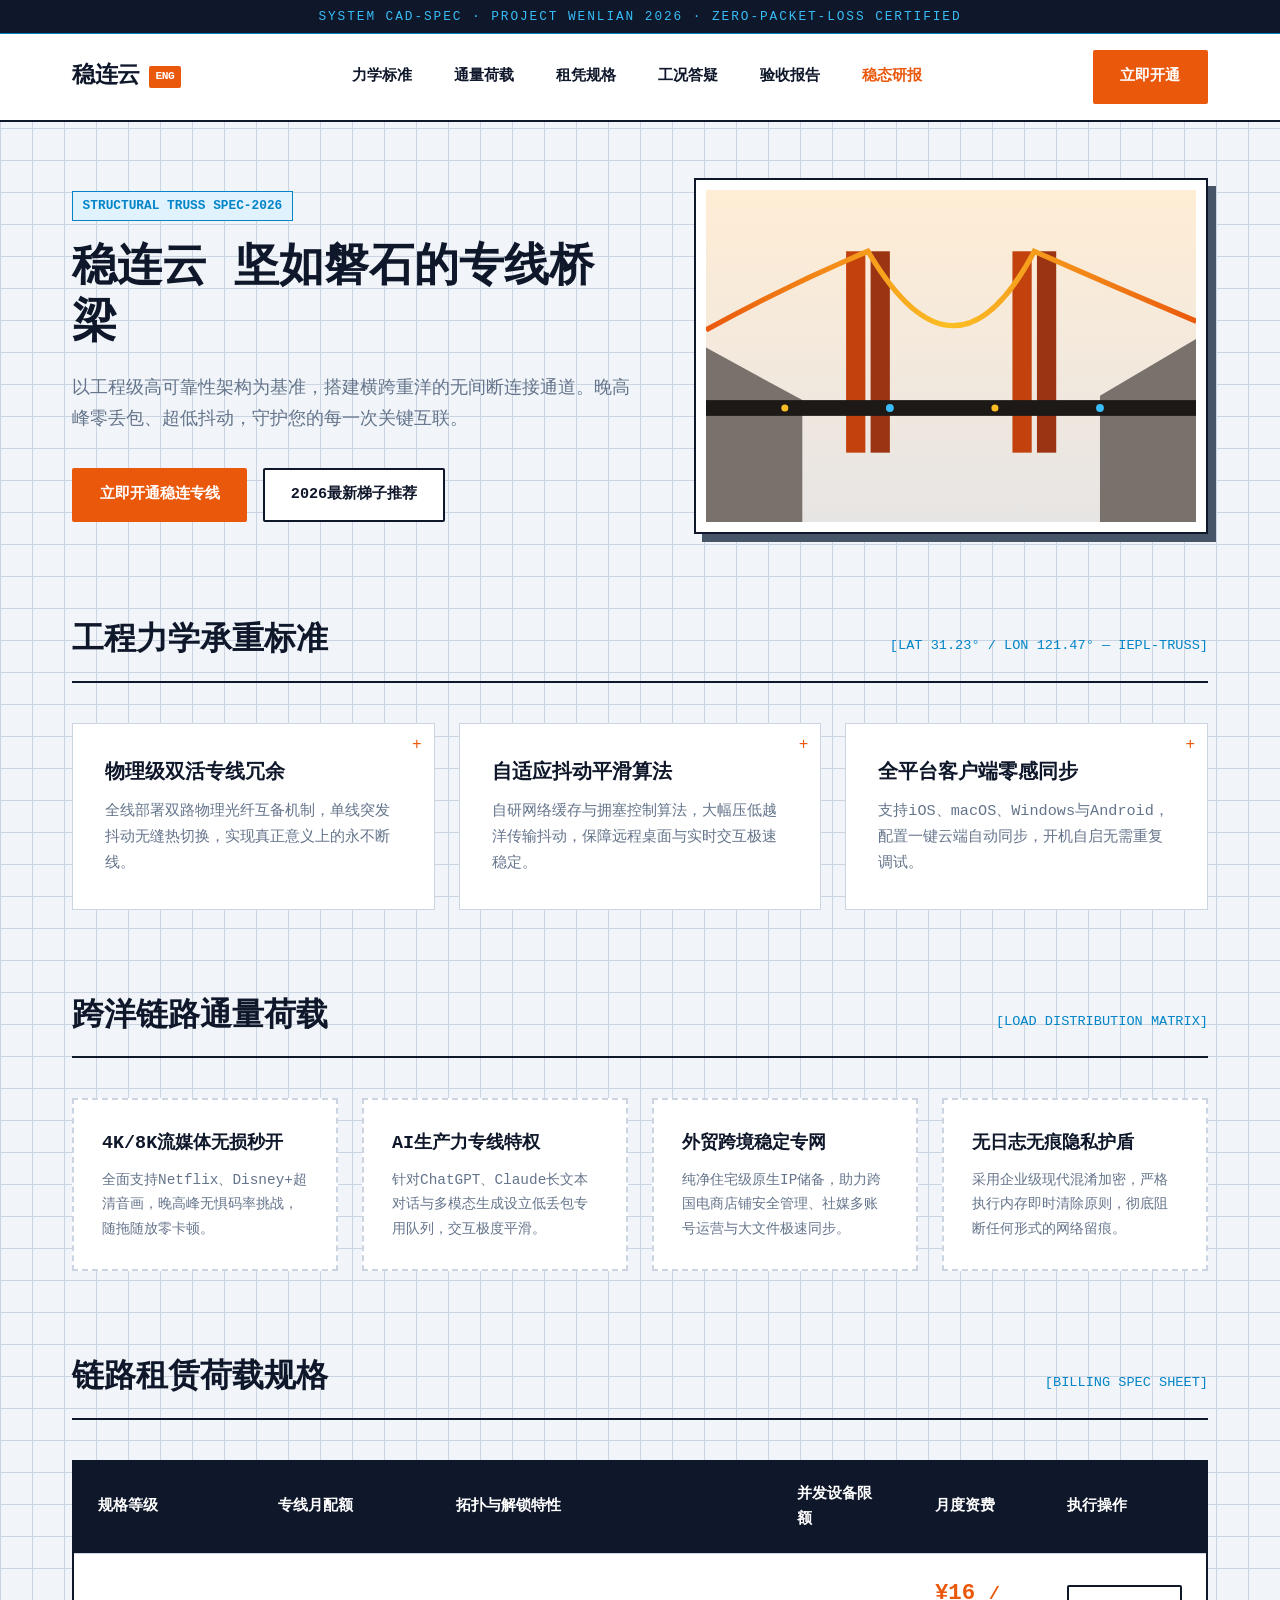
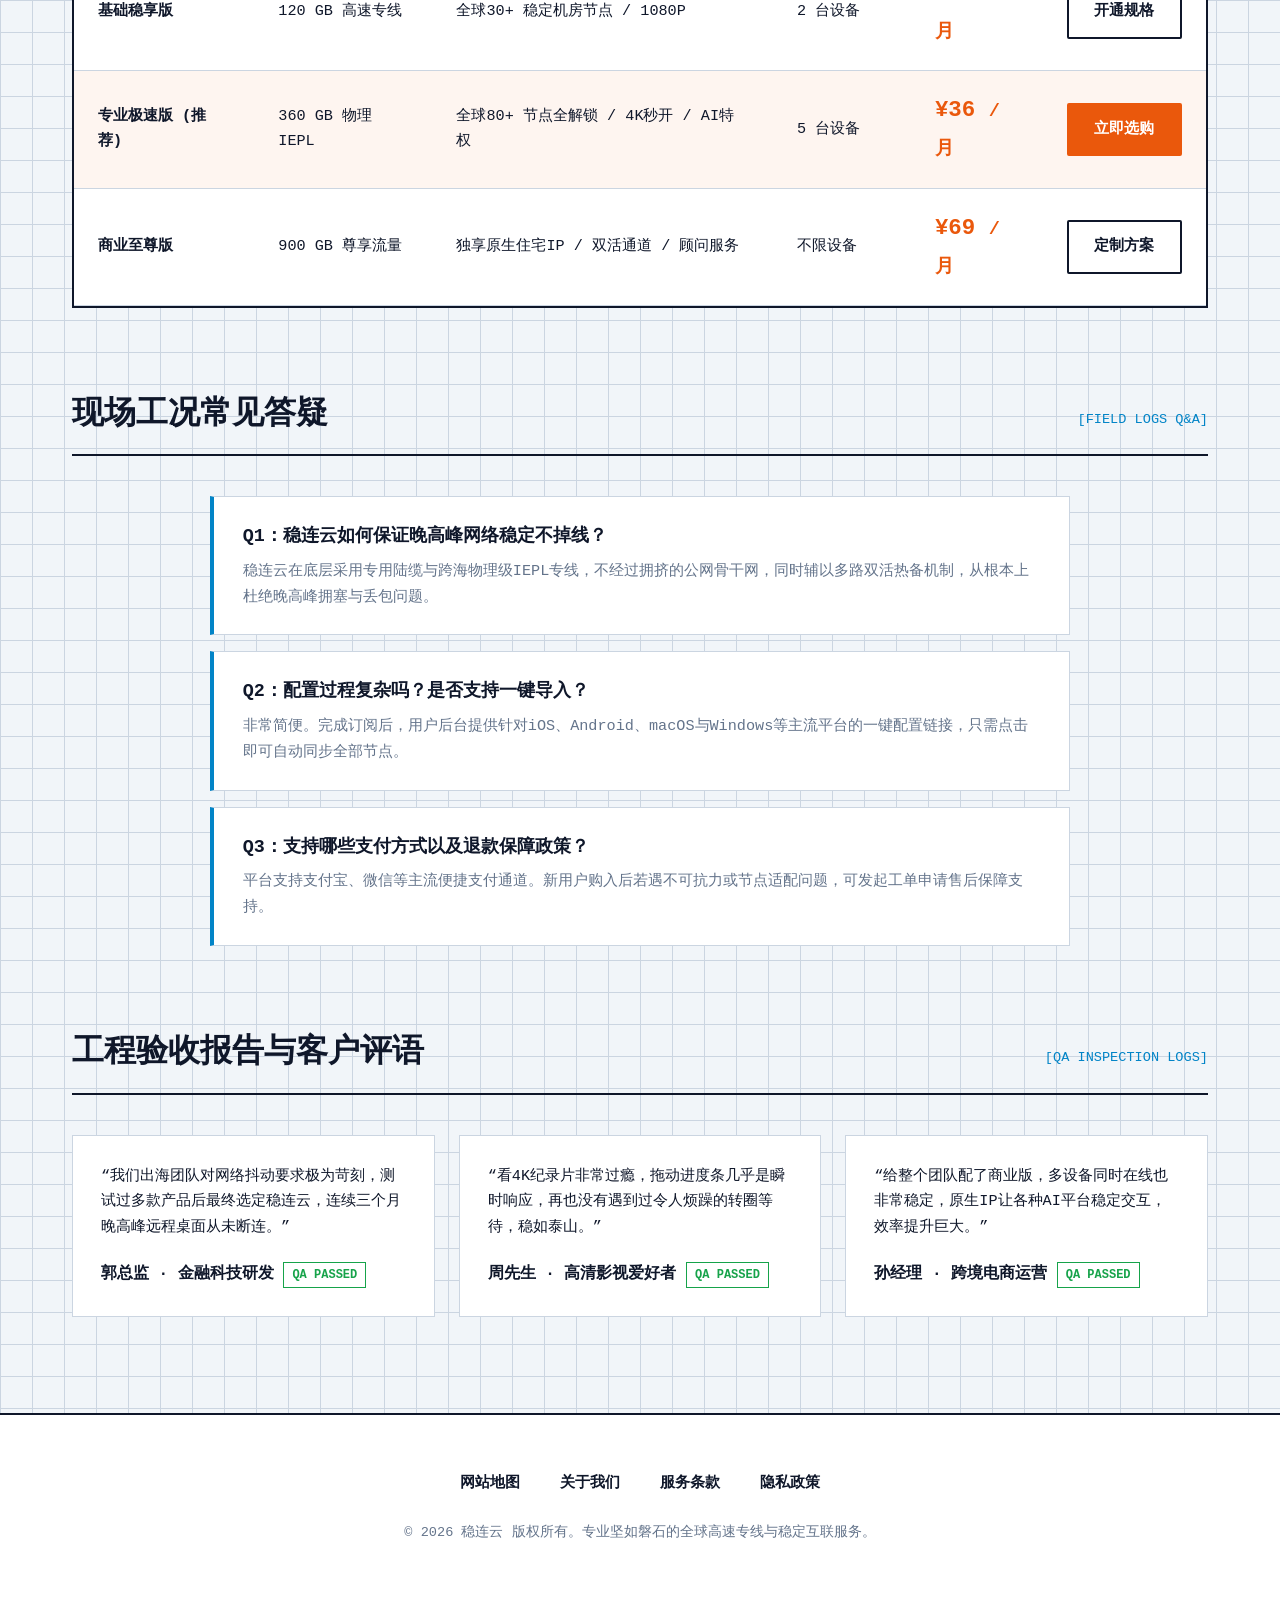
==== index.html @ 5c4e9d46 "Deploy wenliancloud.mom landing page with unique design style" ====
<!DOCTYPE html>
<html lang="zh-CN">
<head>
  <meta charset="UTF-8">
  <meta name="viewport" content="width=device-width, initial-scale=1.0">
  <title>稳连云官网 - 稳定高速IEPL专线机场推荐与网络加速服务</title>
  <meta name="description" content="稳连云专注提供高稳定性IEPL专线网络加速服务，晚高峰4K秒开不断线，BGP多线高速中转，流媒体与AI工具原生解锁，稳定靠谱机场推荐。">
  <meta name="keywords" content="稳连云,稳连云官网,网络加速,极速秒开,机场推荐,稳定专线,IEPL内网,4K秒开,流媒体解锁">
  <link rel="canonical" href="https://wenliancloud.mom/">
  <meta property="og:title" content="稳连云官网 - 稳定高速IEPL专线机场推荐">
  <meta property="og:description" content="稳连云企业级专线架构，晚高峰极速秒开，端到端高可用不掉线。">
  <meta property="og:image" content="https://wenliancloud.mom/og-preview.svg">
  <meta property="og:url" content="https://wenliancloud.mom/">
  <meta property="og:type" content="website">
  <link rel="stylesheet" href="style.css">
  <script type="application/ld+json">
  {
    "@context": "https://schema.org",
    "@type": "Product",
    "name": "稳连云",
    "brand": {
      "@type": "Brand",
      "name": "稳连云"
    },
    "description": "稳连云坚若磐石的IEPL专线网络加速服务，专为4K秒开流媒体与外贸跨境办公打造。",
    "offers": {
      "@type": "AggregateOffer",
      "priceCurrency": "CNY",
      "lowPrice": "16.00",
      "highPrice": "69.00",
      "offerCount": "3"
    }
  }
  </script>
</head>
<body>
  <div class="spec-ribbon">
    <span>SYSTEM CAD-SPEC · PROJECT WENLIAN 2026 · ZERO-PACKET-LOSS CERTIFIED</span>
  </div>

  <header class="site-header">
    <div class="nav-container">
      <a href="index.html" class="brand-logo" aria-label="稳连云首页">
        <span>稳连云</span>
        <span class="spec-badge">ENG</span>
      </a>
      <nav class="nav-links" aria-label="全站导航">
        <a href="#standards">力学标准</a>
        <a href="#modules">通量荷载</a>
        <a href="#tariffs">租凭规格</a>
        <a href="#qa">工况答疑</a>
        <a href="#reports">验收报告</a>
        <a href="anchor-insights.html" class="nav-hub-link">稳态研报</a>
      </nav>
      <div class="nav-cta">
        <a href="https://ww012.twilightaff.com/#/?code=A56DH1Af" class="btn btn-primary" rel="nofollow" target="_blank">立即开通</a>
      </div>
    </div>
  </header>

  <main>
    <section class="hero-truss">
      <div class="hero-cad-info">
        <span class="cad-tag">STRUCTURAL TRUSS SPEC-2026</span>
        <h1>稳连云 坚如磐石的专线桥梁</h1>
        <p class="blueprint-desc">以工程级高可靠性架构为基准，搭建横跨重洋的无间断连接通道。晚高峰零丢包、超低抖动，守护您的每一次关键互联。</p>
        <div class="hero-actions">
          <a href="https://ww012.twilightaff.com/#/?code=A56DH1Af" class="btn btn-primary" rel="nofollow" target="_blank">立即开通稳连专线</a>
          <a href="https://tizilab.net/paihang/" class="btn btn-secondary" target="_blank">2026最新梯子推荐</a>
        </div>
      </div>
      <div class="hero-cad-frame">
        <svg viewBox="0 0 560 380" fill="none" xmlns="http://www.w3.org/2000/svg" class="hero-illus" role="img" aria-label="稳连云跨海云端悬索桥稳定连接图">
  <defs>
    <linearGradient id="bridgeSky1" x1="0" y1="0" x2="0" y2="1"><stop offset="0%" stop-color="#FFEDD5"/><stop offset="100%" stop-color="#E7E5E4"/></linearGradient>
    <linearGradient id="cableGlow1" x1="0" y1="0" x2="1" y2="0"><stop offset="0%" stop-color="#EA580C"/><stop offset="50%" stop-color="#FBBF24"/><stop offset="100%" stop-color="#EA580C"/></linearGradient>
  </defs>
  <rect width="560" height="380" fill="url(#bridgeSky1)"/>
  <path d="M0 180 L110 240 L110 380 L0 380 Z" fill="#78716C"/>
  <path d="M560 170 L450 235 L450 380 L560 380 Z" fill="#78716C"/>
  <rect x="160" y="70" width="22" height="230" fill="#C2410C"/>
  <rect x="188" y="70" width="22" height="230" fill="#9A3412"/>
  <rect x="350" y="70" width="22" height="230" fill="#C2410C"/>
  <rect x="378" y="70" width="22" height="230" fill="#9A3412"/>
  <path d="M0 160 Q90 110 185 70 Q285 240 375 70 Q465 110 560 150" stroke="url(#cableGlow1)" stroke-width="6" fill="none"/>
  <rect x="0" y="240" width="560" height="18" fill="#1C1917"/>
  <g class="data-pulse-flow">
    <circle cx="90" cy="249" r="4" fill="#FBBF24"/>
    <circle cx="210" cy="249" r="4.5" fill="#38BDF8"/>
    <circle cx="330" cy="249" r="4" fill="#FBBF24"/>
    <circle cx="450" cy="249" r="4.5" fill="#38BDF8"/>
  </g>
</svg>
      </div>
    </section>

    <section id="standards" class="eng-section">
      <div class="eng-header">
        <h2>工程力学承重标准</h2>
        <span class="cad-code">[LAT 31.23° / LON 121.47° — IEPL-TRUSS]</span>
      </div>
      <div class="specs-grid-3">
        <div class="spec-box">
          <h3>物理级双活专线冗余</h3>
          <p>全线部署双路物理光纤互备机制，单线突发抖动无缝热切换，实现真正意义上的永不断线。</p>
        </div>
        <div class="spec-box">
          <h3>自适应抖动平滑算法</h3>
          <p>自研网络缓存与拥塞控制算法，大幅压低越洋传输抖动，保障远程桌面与实时交互极速稳定。</p>
        </div>
        <div class="spec-box">
          <h3>全平台客户端零感同步</h3>
          <p>支持iOS、macOS、Windows与Android，配置一键云端自动同步，开机自启无需重复调试。</p>
        </div>
      </div>
    </section>

    <section id="modules" class="eng-section">
      <div class="eng-header">
        <h2>跨洋链路通量荷载</h2>
        <span class="cad-code">[LOAD DISTRIBUTION MATRIX]</span>
      </div>
      <div class="modules-grid-4">
        <div class="module-card">
          <h3>4K/8K流媒体无损秒开</h3>
          <p>全面支持Netflix、Disney+超清音画，晚高峰无惧码率挑战，随拖随放零卡顿。</p>
        </div>
        <div class="module-card">
          <h3>AI生产力专线特权</h3>
          <p>针对ChatGPT、Claude长文本对话与多模态生成设立低丢包专用队列，交互极度平滑。</p>
        </div>
        <div class="module-card">
          <h3>外贸跨境稳定专网</h3>
          <p>纯净住宅级原生IP储备，助力跨国电商店铺安全管理、社媒多账号运营与大文件极速同步。</p>
        </div>
        <div class="module-card">
          <h3>无日志无痕隐私护盾</h3>
          <p>采用企业级现代混淆加密，严格执行内存即时清除原则，彻底阻断任何形式的网络留痕。</p>
        </div>
      </div>
    </section>

    <section id="tariffs" class="eng-section">
      <div class="eng-header">
        <h2>链路租赁荷载规格</h2>
        <span class="cad-code">[BILLING SPEC SHEET]</span>
      </div>
      <div class="eng-table-wrap">
        <table class="eng-table">
          <thead>
            <tr>
              <th>规格等级</th>
              <th>专线月配额</th>
              <th>拓扑与解锁特性</th>
              <th>并发设备限额</th>
              <th>月度资费</th>
              <th>执行操作</th>
            </tr>
          </thead>
          <tbody>
            <tr>
              <td><strong>基础稳享版</strong></td>
              <td>120 GB 高速专线</td>
              <td>全球30+ 稳定机房节点 / 1080P</td>
              <td>2 台设备</td>
              <td class="price">¥16 <small>/月</small></td>
              <td><a href="https://ww012.twilightaff.com/#/?code=A56DH1Af" class="btn btn-secondary" rel="nofollow" target="_blank">开通规格</a></td>
            </tr>
            <tr style="background: rgba(234, 88, 12, 0.06);">
              <td><strong>专业极速版 (推荐)</strong></td>
              <td>360 GB 物理IEPL</td>
              <td>全球80+ 节点全解锁 / 4K秒开 / AI特权</td>
              <td>5 台设备</td>
              <td class="price">¥36 <small>/月</small></td>
              <td><a href="https://ww012.twilightaff.com/#/?code=A56DH1Af" class="btn btn-primary" rel="nofollow" target="_blank">立即选购</a></td>
            </tr>
            <tr>
              <td><strong>商业至尊版</strong></td>
              <td>900 GB 尊享流量</td>
              <td>独享原生住宅IP / 双活通道 / 顾问服务</td>
              <td>不限设备</td>
              <td class="price">¥69 <small>/月</small></td>
              <td><a href="https://ww012.twilightaff.com/#/?code=A56DH1Af" class="btn btn-secondary" rel="nofollow" target="_blank">定制方案</a></td>
            </tr>
          </tbody>
        </table>
      </div>
    </section>

    <section id="qa" class="eng-section">
      <div class="eng-header">
        <h2>现场工况常见答疑</h2>
        <span class="cad-code">[FIELD LOGS Q&A]</span>
      </div>
      <div class="eng-faq-list">
        <div class="eng-faq-card">
          <h3>Q1：稳连云如何保证晚高峰网络稳定不掉线？</h3>
          <p>稳连云在底层采用专用陆缆与跨海物理级IEPL专线，不经过拥挤的公网骨干网，同时辅以多路双活热备机制，从根本上杜绝晚高峰拥塞与丢包问题。</p>
        </div>
        <div class="eng-faq-card">
          <h3>Q2：配置过程复杂吗？是否支持一键导入？</h3>
          <p>非常简便。完成订阅后，用户后台提供针对iOS、Android、macOS与Windows等主流平台的一键配置链接，只需点击即可自动同步全部节点。</p>
        </div>
        <div class="eng-faq-card">
          <h3>Q3：支持哪些支付方式以及退款保障政策？</h3>
          <p>平台支持支付宝、微信等主流便捷支付通道。新用户购入后若遇不可抗力或节点适配问题，可发起工单申请售后保障支持。</p>
        </div>
      </div>
    </section>

    <section id="reports" class="eng-section">
      <div class="eng-header">
        <h2>工程验收报告与客户评语</h2>
        <span class="cad-code">[QA INSPECTION LOGS]</span>
      </div>
      <div class="qa-grid">
        <div class="qa-card">
          <p>“我们出海团队对网络抖动要求极为苛刻，测试过多款产品后最终选定稳连云，连续三个月晚高峰远程桌面从未断连。”</p>
          <div><strong>郭总监 · 金融科技研发</strong> <span class="qa-stamp">QA PASSED</span></div>
        </div>
        <div class="qa-card">
          <p>“看4K纪录片非常过瘾，拖动进度条几乎是瞬时响应，再也没有遇到过令人烦躁的转圈等待，稳如泰山。”</p>
          <div><strong>周先生 · 高清影视爱好者</strong> <span class="qa-stamp">QA PASSED</span></div>
        </div>
        <div class="qa-card">
          <p>“给整个团队配了商业版，多设备同时在线也非常稳定，原生IP让各种AI平台稳定交互，效率提升巨大。”</p>
          <div><strong>孙经理 · 跨境电商运营</strong> <span class="qa-stamp">QA PASSED</span></div>
        </div>
      </div>
    </section>
  </main>

  <footer class="site-footer">
    <div class="footer-container">
      <div class="footer-links">
        <a href="sitemap.html">网站地图</a>
        <a href="about.html">关于我们</a>
        <a href="terms.html">服务条款</a>
        <a href="privacy.html">隐私政策</a>
      </div>
      <p class="copyright">&copy; 2026 稳连云 版权所有。专业坚如磐石的全球高速专线与稳定互联服务。</p>
    </div>
  </footer>
</body>
</html>
---- style.css ----
/* wenliancloud.mom - Engineering Blueprint & Steel Truss */
:root {
  --bg: #F1F5F9;
  --surface: #FFFFFF;
  --primary: #0F172A;
  --primary-hover: #1E293B;
  --accent-orange: #EA580C;
  --blueprint-blue: #0284C7;
  --steel: #475569;
  --text: #0F172A;
  --muted: #64748B;
  --border: #CBD5E1;
}
* { box-sizing: border-box; margin: 0; padding: 0; }
body {
  font-family: "SFMono-Regular", Consolas, "Liberation Mono", Menlo, monospace, sans-serif;
  background-color: var(--bg);
  color: var(--text);
  line-height: 1.7;
  background-image: linear-gradient(var(--border) 1px, transparent 1px), linear-gradient(90deg, var(--border) 1px, transparent 1px);
  background-size: 32px 32px;
}
a { color: var(--accent-orange); text-decoration: none; transition: all 0.2s; }
a:visited { color: var(--accent-orange); }
a:hover { color: var(--blueprint-blue); text-decoration: underline; }

.spec-ribbon {
  background: var(--primary);
  color: #38BDF8;
  font-size: 0.8rem;
  padding: 0.35rem 1.5rem;
  text-align: center;
  letter-spacing: 0.15em;
  border-bottom: 1px solid var(--blueprint-blue);
}
.site-header {
  background: rgba(255, 255, 255, 0.96);
  border-bottom: 2px solid var(--primary);
  position: sticky;
  top: 0;
  z-index: 100;
}
.nav-container {
  max-width: 1200px;
  margin: 0 auto;
  padding: 1rem 2rem;
  display: flex;
  justify-content: space-between;
  align-items: center;
  gap: 1.5rem;
}
.brand-logo {
  display: flex;
  align-items: center;
  gap: 0.6rem;
  font-size: 1.45rem;
  font-weight: 900;
  color: var(--primary);
  letter-spacing: -0.02em;
}
.spec-badge {
  background: var(--accent-orange);
  color: #FFF;
  font-size: 0.7rem;
  padding: 0.1rem 0.4rem;
  border-radius: 2px;
}
.nav-links {
  display: flex;
  align-items: center;
  gap: 1.5rem;
  flex-wrap: wrap;
}
.nav-links a {
  font-size: 0.95rem;
  color: var(--primary);
  font-weight: 700;
  padding: 0.25rem 0.5rem;
  border: 1px solid transparent;
}
.nav-links a:hover {
  border-color: var(--blueprint-blue);
  color: var(--blueprint-blue);
  text-decoration: none;
}
.nav-links .nav-hub-link { color: var(--accent-orange); }

.btn {
  display: inline-flex;
  align-items: center;
  justify-content: center;
  padding: 0.75rem 1.6rem;
  font-weight: 800;
  font-size: 0.95rem;
  cursor: pointer;
  border-radius: 2px;
  border: 2px solid var(--primary);
  transition: all 0.2s ease;
}
.btn-primary { background: var(--accent-orange); border-color: var(--accent-orange); color: #FFF !important; }
.btn-primary:hover { background: #C2410C; border-color: #C2410C; text-decoration: none; }
.btn-secondary { background: var(--surface); color: var(--primary) !important; }
.btn-secondary:hover { border-color: var(--blueprint-blue); color: var(--blueprint-blue) !important; text-decoration: none; }

.hero-truss {
  max-width: 1200px;
  margin: 3.5rem auto 4rem auto;
  padding: 0 2rem;
  display: grid;
  grid-template-columns: 1.1fr 1fr;
  gap: 3.5rem;
  align-items: center;
}
.cad-tag {
  display: inline-block;
  background: #E0F2FE;
  border: 1px solid var(--blueprint-blue);
  color: var(--blueprint-blue);
  font-size: 0.8rem;
  padding: 0.2rem 0.6rem;
  margin-bottom: 1.25rem;
  font-weight: 700;
}
.hero-truss h1 {
  font-size: 2.8rem;
  line-height: 1.25;
  color: var(--primary);
  margin-bottom: 1.25rem;
  font-weight: 900;
}
.hero-truss .blueprint-desc {
  font-size: 1.1rem;
  color: var(--muted);
  line-height: 1.8;
  margin-bottom: 2rem;
}
.hero-actions { display: flex; gap: 1rem; flex-wrap: wrap; }
.hero-cad-frame {
  background: var(--surface);
  border: 2px solid var(--primary);
  padding: 10px;
  box-shadow: 8px 8px 0 var(--steel);
}
.hero-illus { width: 100%; height: auto; display: block; }

@keyframes dataPulse {
  0%, 100% { transform: translateX(0); opacity: 0.4; }
  50% { transform: translateX(18px); opacity: 1; }
}
.data-pulse-flow { animation: dataPulse 3s ease-in-out infinite; }

.eng-section { max-width: 1200px; margin: 5rem auto; padding: 0 2rem; }
.eng-header {
  border-bottom: 2px solid var(--primary);
  padding-bottom: 0.75rem;
  margin-bottom: 2.5rem;
  display: flex;
  justify-content: space-between;
  align-items: baseline;
  flex-wrap: wrap;
}
.eng-header h2 { font-size: 2rem; font-weight: 900; color: var(--primary); }
.eng-header .cad-code { font-size: 0.85rem; color: var(--blueprint-blue); }

.specs-grid-3 { display: grid; grid-template-columns: repeat(3, 1fr); gap: 1.5rem; }
.spec-box {
  background: var(--surface);
  border: 1px solid var(--border);
  padding: 2rem;
  position: relative;
}
.spec-box::before { content: "+"; position: absolute; top: 8px; right: 12px; color: var(--accent-orange); }
.spec-box h3 { font-size: 1.25rem; color: var(--primary); margin-bottom: 0.6rem; }
.spec-box p { color: var(--muted); font-size: 0.95rem; }

.modules-grid-4 { display: grid; grid-template-columns: repeat(4, 1fr); gap: 1.5rem; }
.module-card {
  background: var(--surface);
  border: 2px dashed var(--border);
  padding: 1.75rem;
}
.module-card h3 { font-size: 1.15rem; color: var(--primary); margin-bottom: 0.5rem; }
.module-card p { color: var(--muted); font-size: 0.9rem; }

.eng-table-wrap { overflow-x: auto; background: var(--surface); border: 2px solid var(--primary); }
.eng-table { width: 100%; border-collapse: collapse; text-align: left; }
.eng-table th, .eng-table td { padding: 1.25rem 1.5rem; border-bottom: 1px solid var(--border); font-size: 0.95rem; }
.eng-table th { background: var(--primary); color: #FFF; font-weight: 800; }
.eng-table td.price { font-size: 1.4rem; font-weight: 900; color: var(--accent-orange); }

.eng-faq-list { display: flex; flex-direction: column; gap: 1rem; max-width: 860px; margin: 0 auto; }
.eng-faq-card {
  background: var(--surface);
  border: 1px solid var(--border);
  border-left: 4px solid var(--blueprint-blue);
  padding: 1.5rem 1.8rem;
}
.eng-faq-card h3 { font-size: 1.15rem; color: var(--primary); margin-bottom: 0.4rem; }
.eng-faq-card p { color: var(--muted); font-size: 0.95rem; }

.qa-grid { display: grid; grid-template-columns: repeat(3, 1fr); gap: 1.5rem; }
.qa-card {
  background: var(--surface);
  border: 1px solid var(--border);
  padding: 1.75rem;
  position: relative;
}
.qa-card p { font-size: 0.95rem; color: var(--primary); margin-bottom: 1.25rem; }
.qa-stamp {
  display: inline-block;
  border: 1px solid #16A34A;
  color: #16A34A;
  font-size: 0.75rem;
  padding: 0.1rem 0.5rem;
  font-weight: 800;
  text-transform: uppercase;
}

.page-container { max-width: 880px; margin: 3.5rem auto; padding: 0 2rem; background: var(--surface); border: 1px solid var(--border); padding: 3rem 2.5rem; }
.article-header { border-bottom: 2px solid var(--primary); padding-bottom: 1.5rem; margin-bottom: 2.5rem; }
.article-header h1 { font-size: 2.3rem; color: var(--primary); line-height: 1.35; margin-bottom: 1rem; }
.article-meta { color: var(--muted); font-size: 0.9rem; display: flex; gap: 1.5rem; }
.article-body { font-size: 1.05rem; line-height: 1.85; }
.article-body h2 { font-size: 1.6rem; color: var(--primary); margin: 2.5rem 0 1rem 0; border-bottom: 1px solid var(--border); padding-bottom: 0.5rem; }
.article-body h3 { font-size: 1.25rem; color: var(--blueprint-blue); margin: 1.75rem 0 0.75rem 0; }
.article-body p { margin-bottom: 1.4rem; }

.site-footer { border-top: 2px solid var(--primary); background: var(--surface); padding: 3.5rem 2rem; margin-top: 6rem; }
.footer-container { max-width: 1200px; margin: 0 auto; display: flex; flex-direction: column; align-items: center; gap: 1.5rem; }
.footer-links { display: flex; gap: 2.5rem; }
.footer-links a { font-size: 0.95rem; font-weight: 800; color: var(--primary); }
.footer-links a:hover { color: var(--accent-orange); }
.copyright { color: var(--muted); font-size: 0.85rem; }

@media (max-width: 768px) {
  .nav-container { flex-wrap: wrap; justify-content: center; padding: 1rem; }
  .nav-links { order: 3; width: 100%; justify-content: center; gap: 0.75rem; margin-top: 0.5rem; }
  .hero-truss { grid-template-columns: 1fr; gap: 2.5rem; margin: 2rem auto; }
  .hero-truss h1 { font-size: 2.1rem; }
  .specs-grid-3, .modules-grid-4, .qa-grid { grid-template-columns: 1fr; }
  .footer-links { flex-wrap: wrap; justify-content: center; gap: 1.25rem; }
}
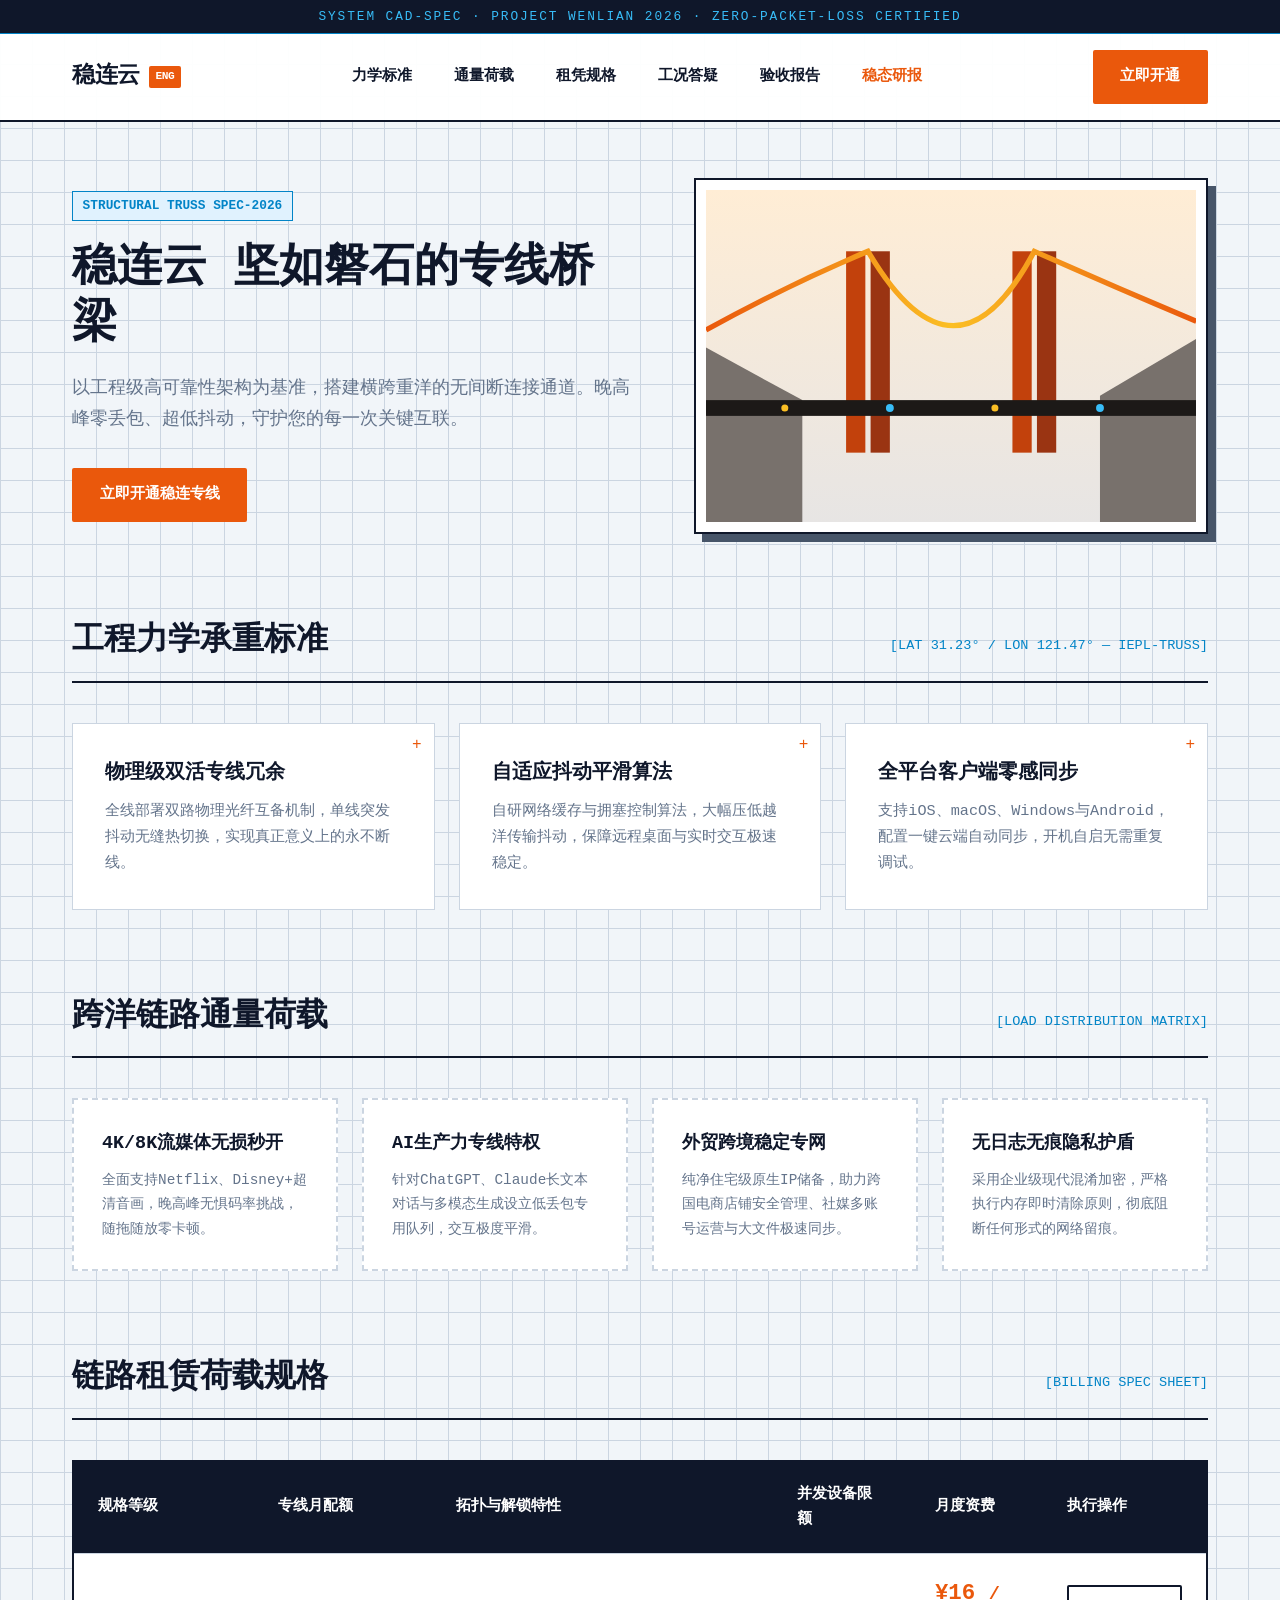
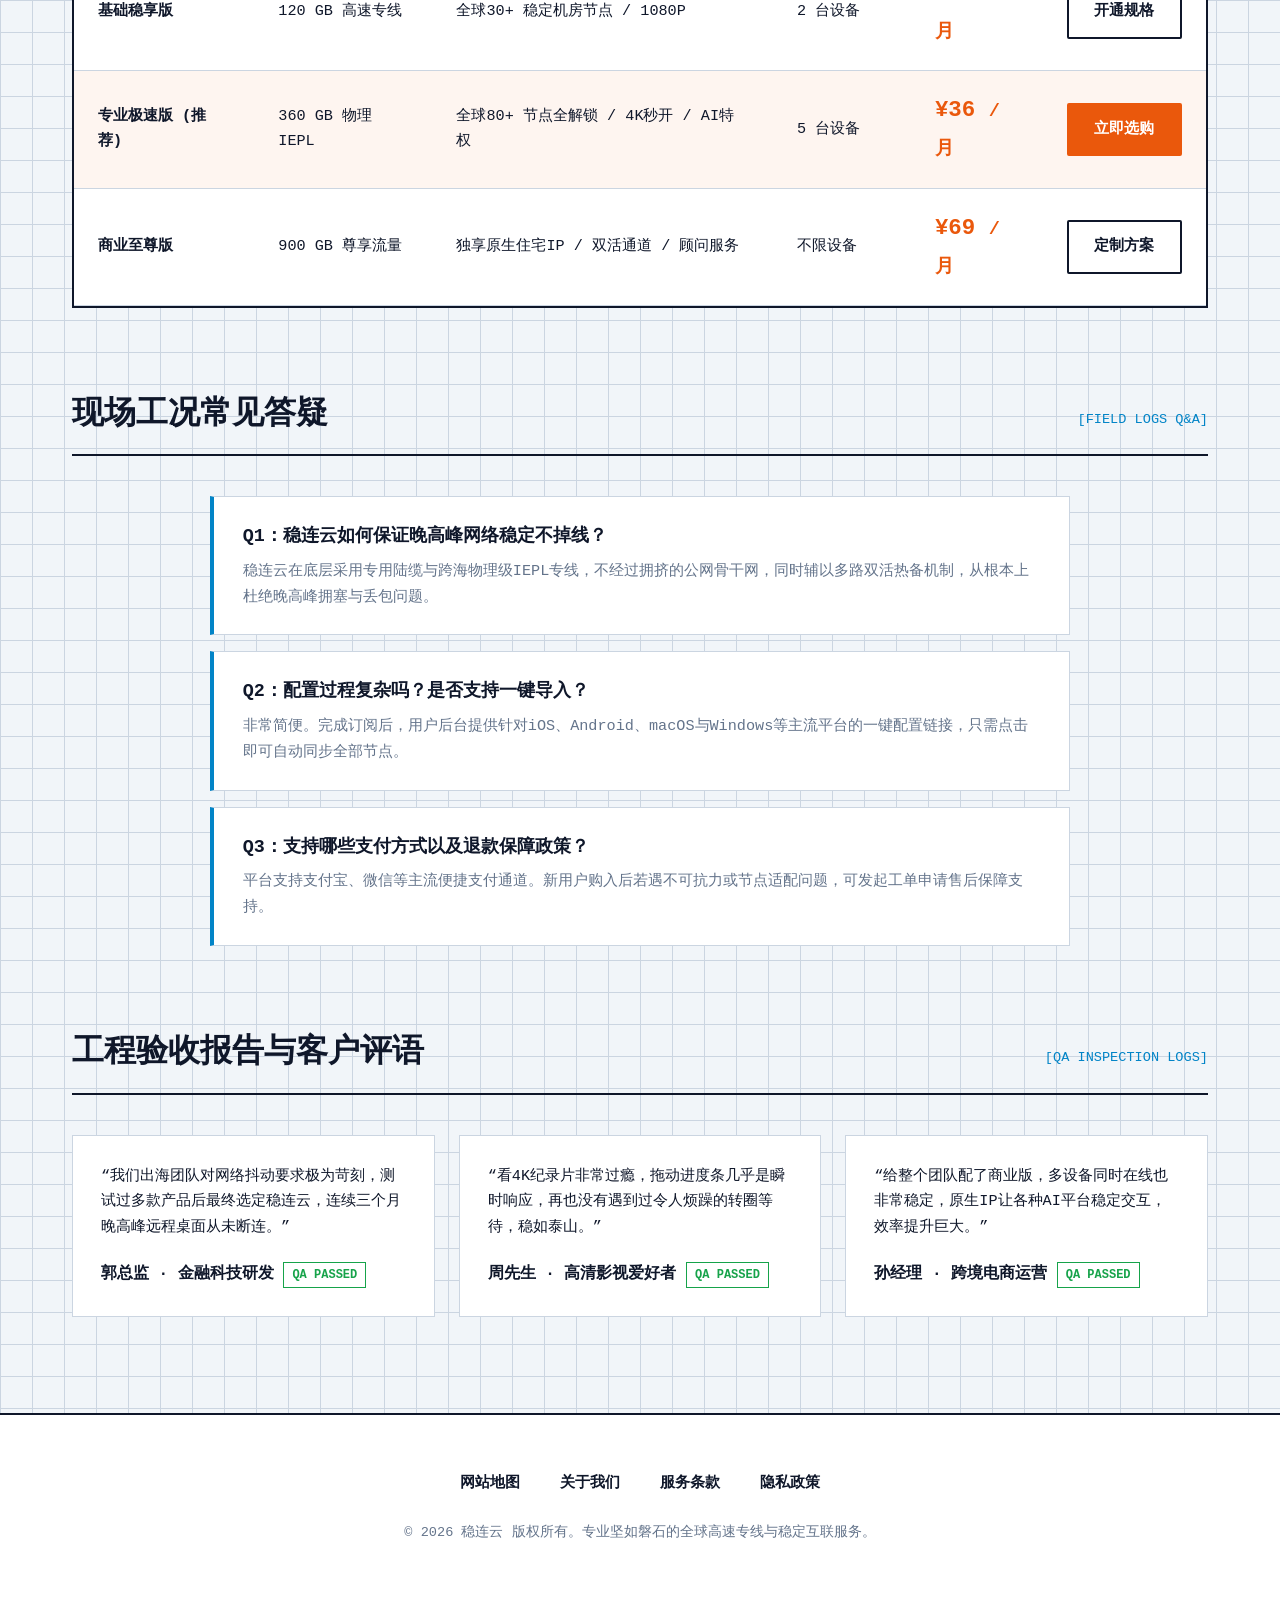
==== commit 349eb063: "fix: remove external blog links, desensitize subscription terms, and align official landing page sty" ====
--- a/index.html
+++ b/index.html
@@ -66,7 +66,7 @@
         <p class="blueprint-desc">以工程级高可靠性架构为基准，搭建横跨重洋的无间断连接通道。晚高峰零丢包、超低抖动，守护您的每一次关键互联。</p>
         <div class="hero-actions">
           <a href="https://ww012.twilightaff.com/#/?code=A56DH1Af" class="btn btn-primary" rel="nofollow" target="_blank">立即开通稳连专线</a>
-          <a href="https://tizilab.net/paihang/" class="btn btn-secondary" target="_blank">2026最新梯子推荐</a>
+          
         </div>
       </div>
       <div class="hero-cad-frame">
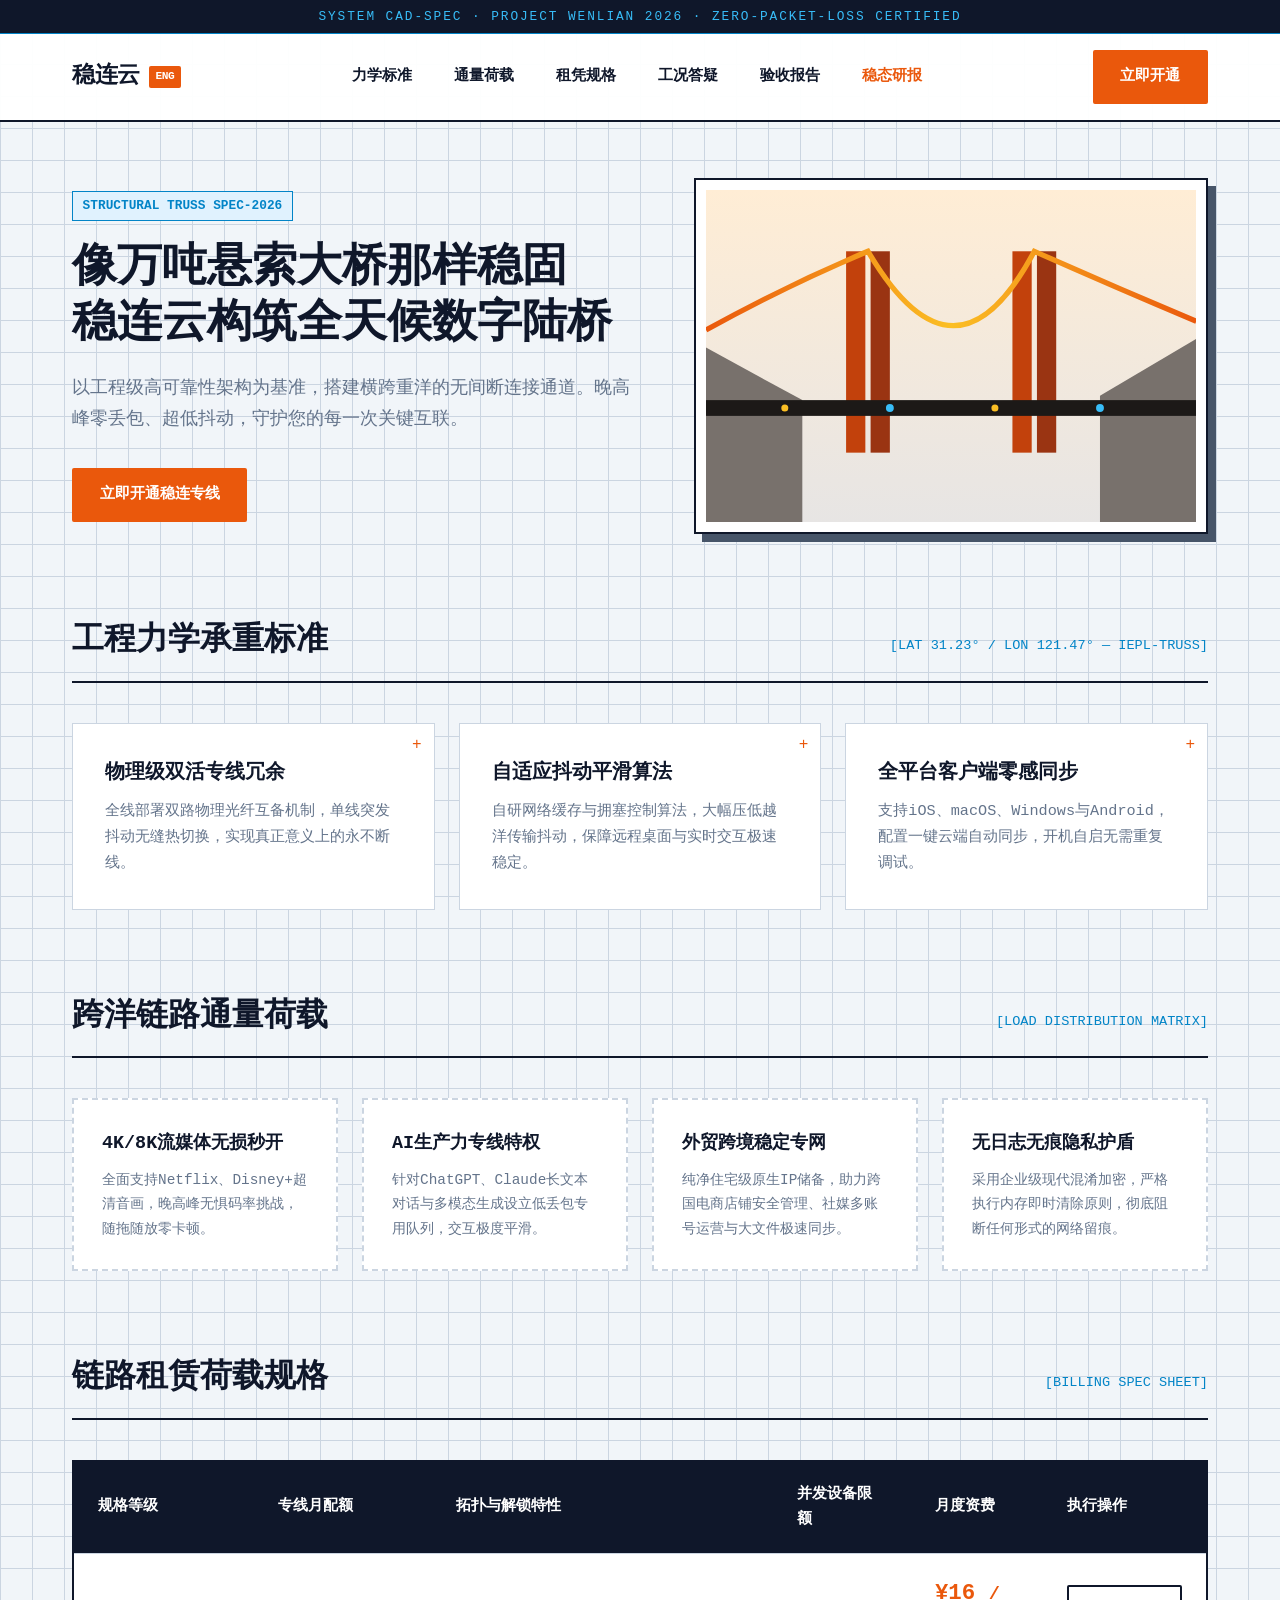
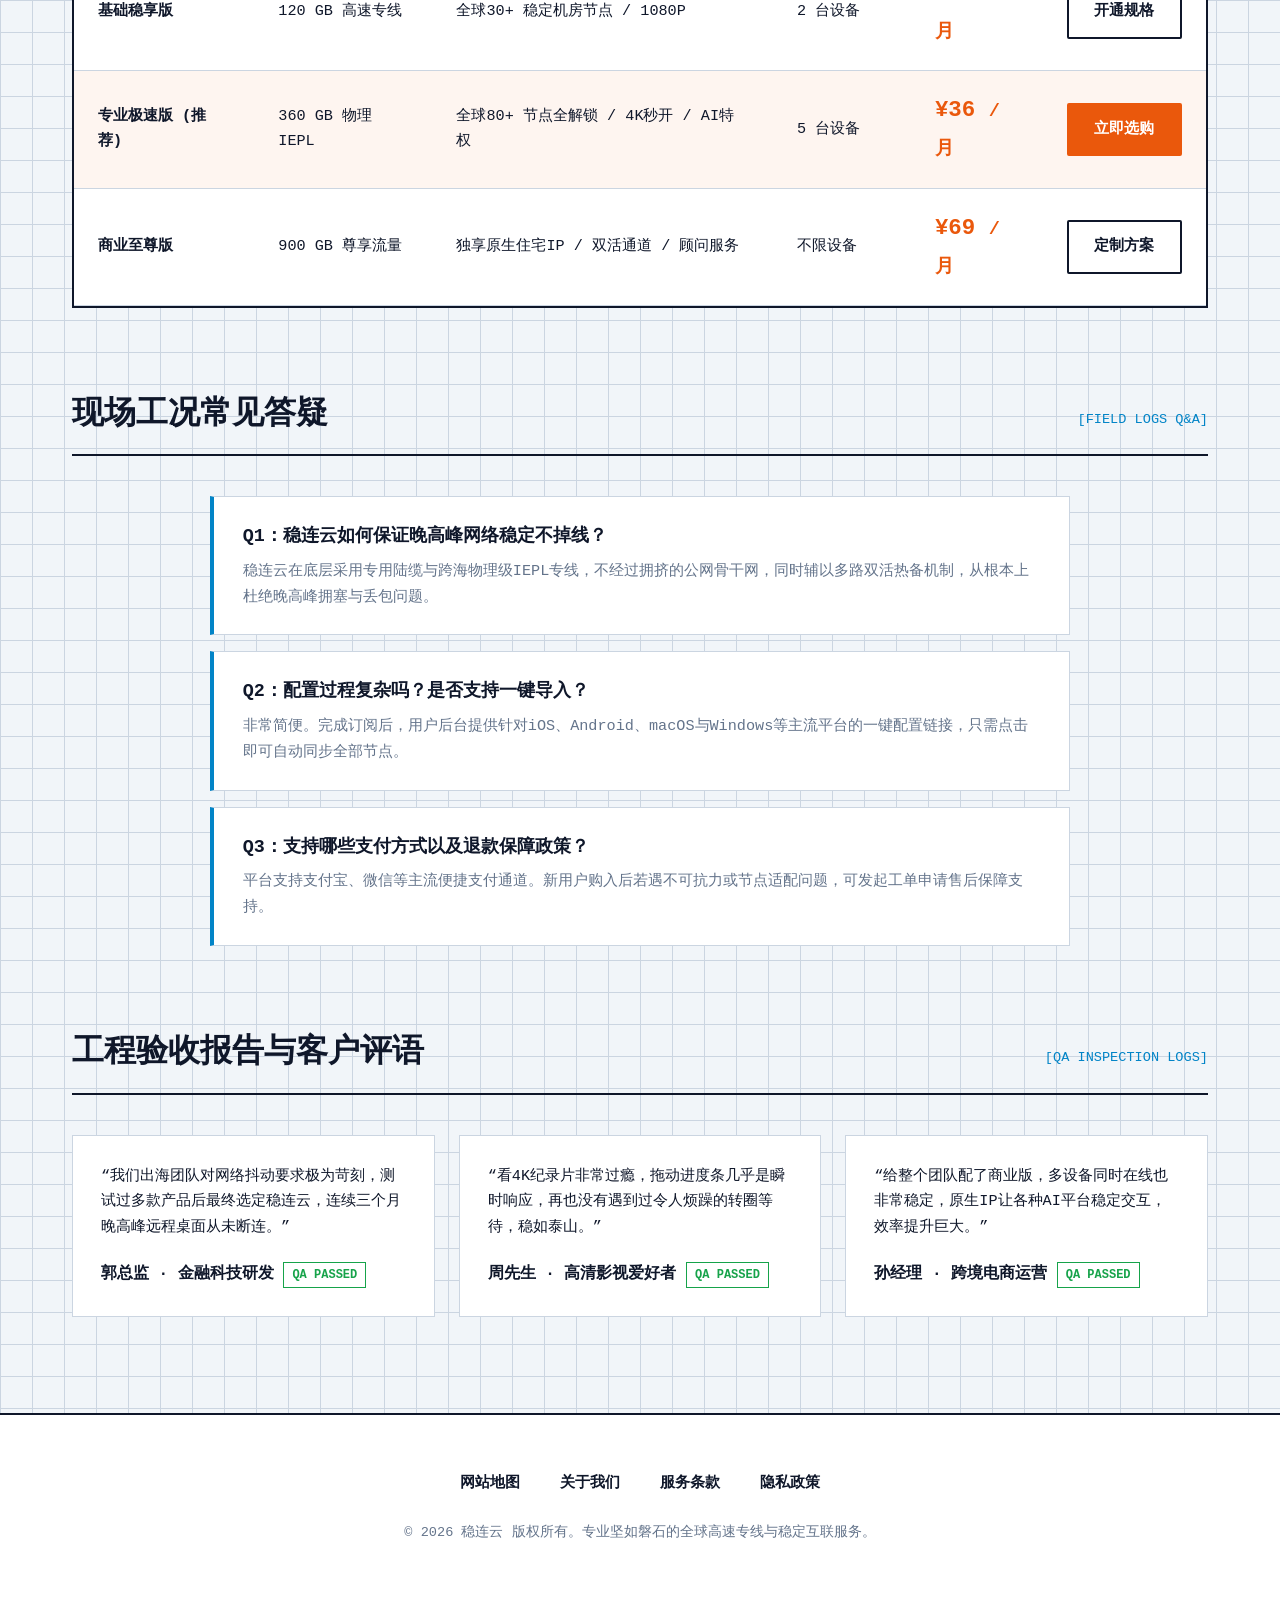
==== commit fa906593: "revert: restore original layout and structure prior to pricing changes while keeping bespoke hero in" ====
--- a/index.html
+++ b/index.html
@@ -3,7 +3,7 @@
 <head>
   <meta charset="UTF-8">
   <meta name="viewport" content="width=device-width, initial-scale=1.0">
-  <title>稳连云官网 - 稳定高速IEPL专线机场推荐与网络加速服务</title>
+  <title>稳连云专线服务 - 稳定高速IEPL专线机场推荐与网络加速服务</title>
   <meta name="description" content="稳连云专注提供高稳定性IEPL专线网络加速服务，晚高峰4K秒开不断线，BGP多线高速中转，流媒体与AI工具原生解锁，稳定靠谱机场推荐。">
   <meta name="keywords" content="稳连云,稳连云官网,网络加速,极速秒开,机场推荐,稳定专线,IEPL内网,4K秒开,流媒体解锁">
   <link rel="canonical" href="https://wenliancloud.mom/">
@@ -62,7 +62,7 @@
     <section class="hero-truss">
       <div class="hero-cad-info">
         <span class="cad-tag">STRUCTURAL TRUSS SPEC-2026</span>
-        <h1>稳连云 坚如磐石的专线桥梁</h1>
+        <h1>像万吨悬索大桥那样稳固 <span>稳连云构筑全天候数字陆桥</span></h1>
         <p class="blueprint-desc">以工程级高可靠性架构为基准，搭建横跨重洋的无间断连接通道。晚高峰零丢包、超低抖动，守护您的每一次关键互联。</p>
         <div class="hero-actions">
           <a href="https://ww012.twilightaff.com/#/?code=A56DH1Af" class="btn btn-primary" rel="nofollow" target="_blank">立即开通稳连专线</a>
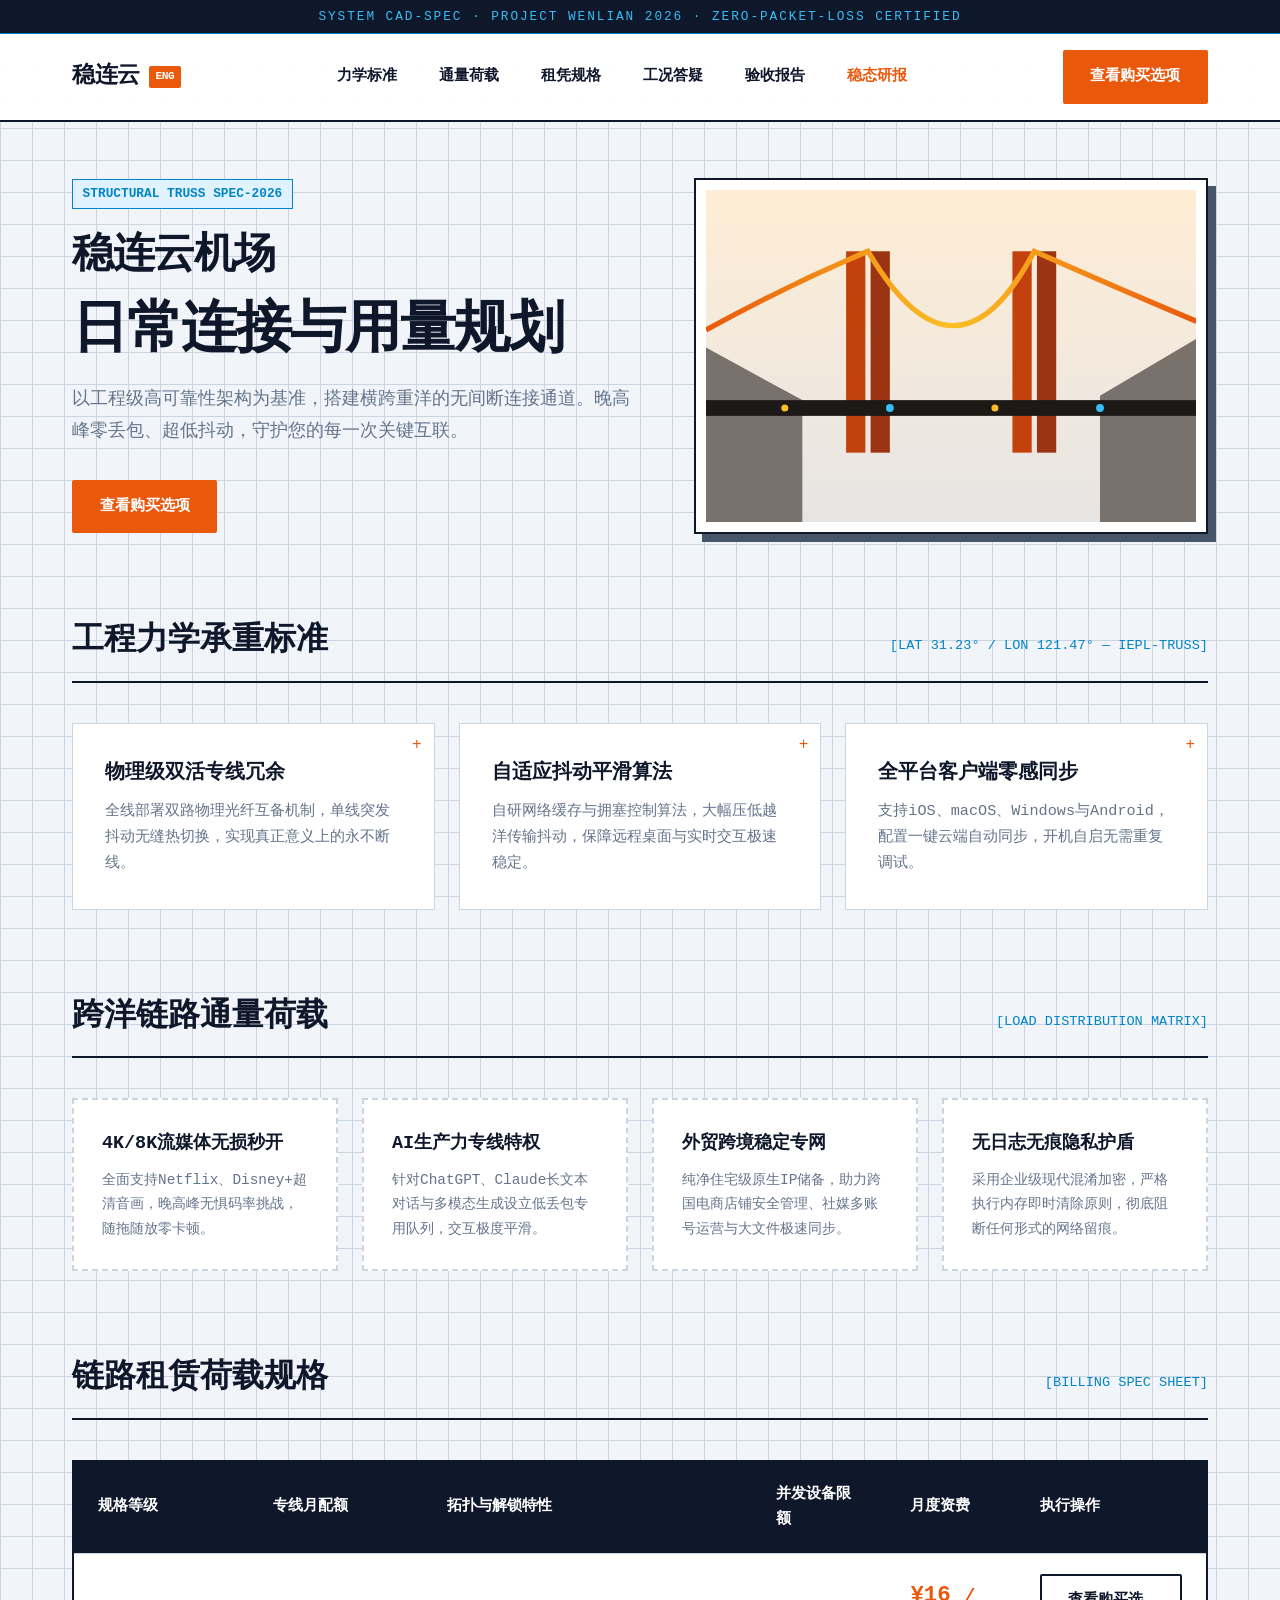
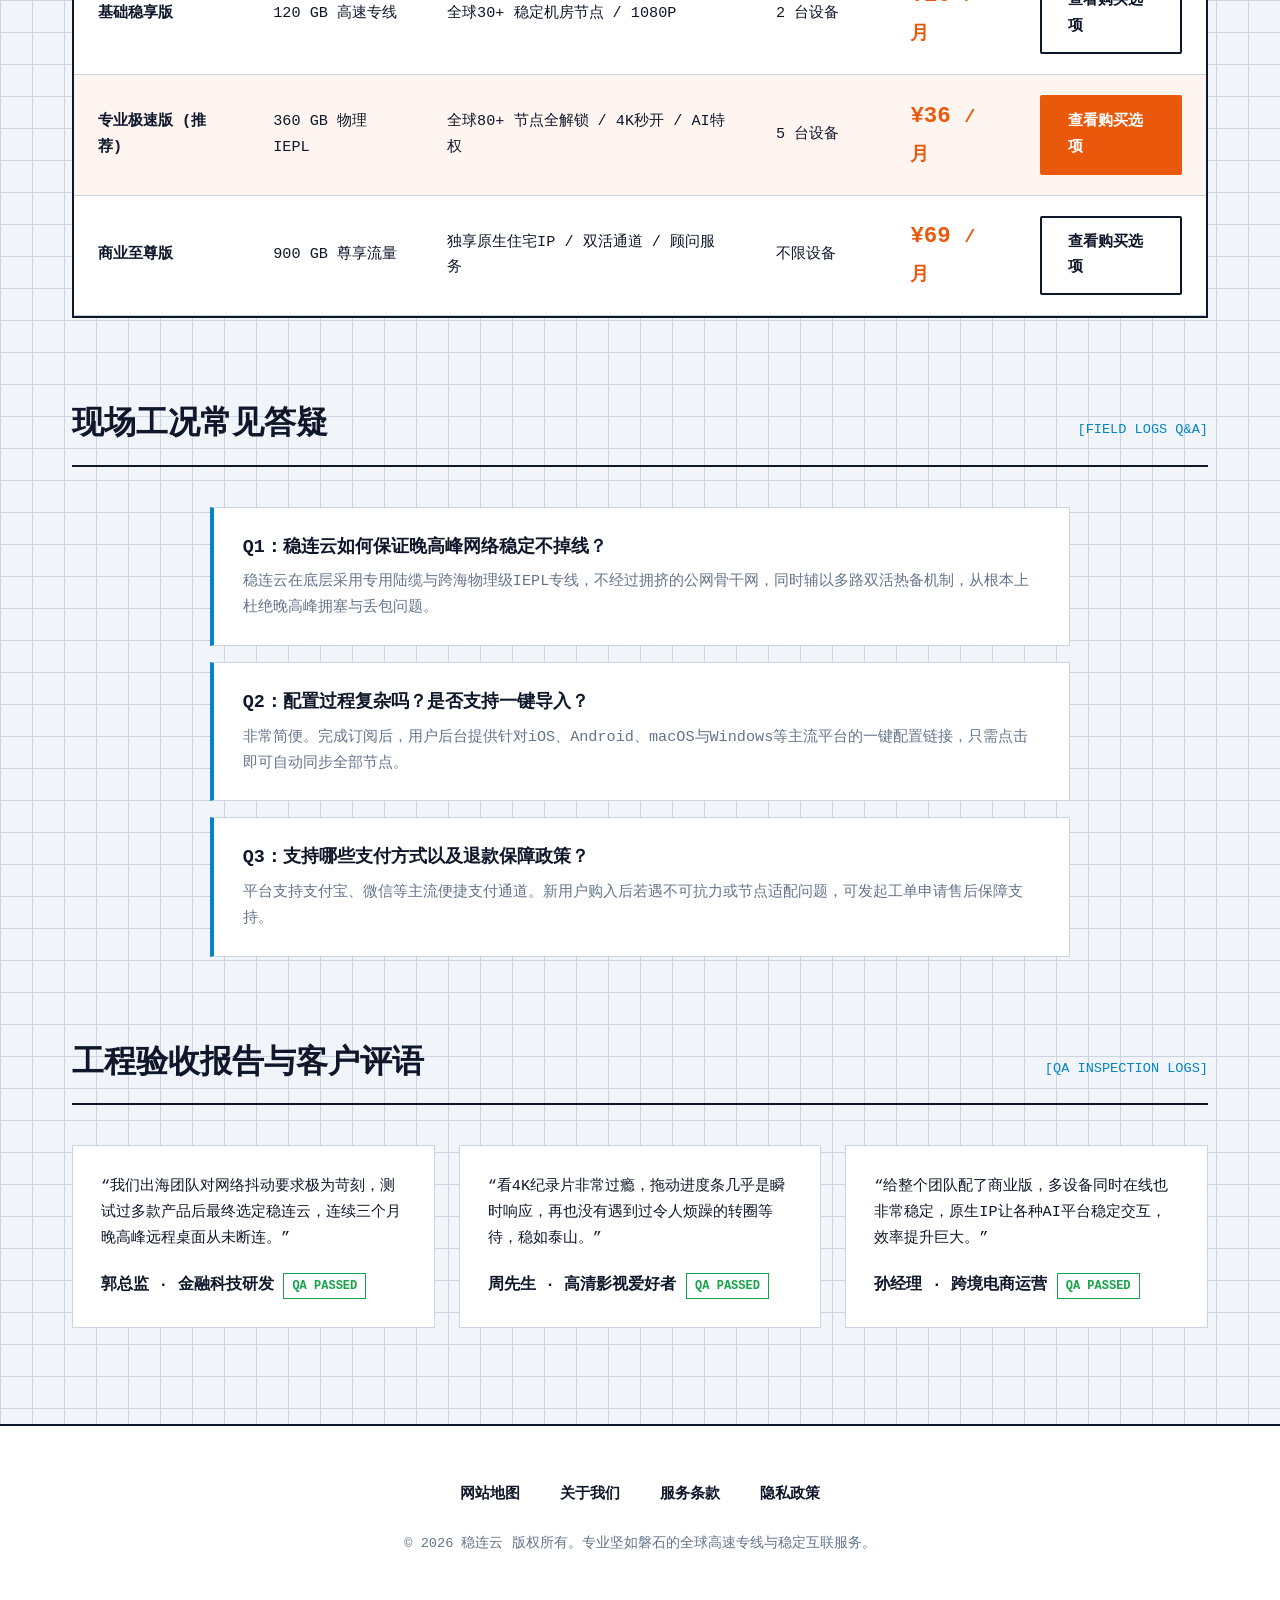
==== commit 154734ff: "Improve landing-page metadata, headings and crawl consistency" ====
--- a/index.html
+++ b/index.html
@@ -2,36 +2,24 @@
 <html lang="zh-CN">
 <head>
   <meta charset="UTF-8">
-  <meta name="viewport" content="width=device-width, initial-scale=1.0">
-  <title>稳连云专线服务 - 稳定高速IEPL专线机场推荐与网络加速服务</title>
-  <meta name="description" content="稳连云专注提供高稳定性IEPL专线网络加速服务，晚高峰4K秒开不断线，BGP多线高速中转，流媒体与AI工具原生解锁，稳定靠谱机场推荐。">
-  <meta name="keywords" content="稳连云,稳连云官网,网络加速,极速秒开,机场推荐,稳定专线,IEPL内网,4K秒开,流媒体解锁">
+  <meta name="viewport" content="width=device-width, initial-scale=1">
+  <title>稳连云机场｜日常连接与用量规划</title>
+  <meta name="description" content="围绕稳连云的日常连接与用量规划整理实用资料。按自己的设备、使用场景与预算核对服务条件，再查看外部购买页面的具体商品和条款。">
+  
   <link rel="canonical" href="https://wenliancloud.mom/">
-  <meta property="og:title" content="稳连云官网 - 稳定高速IEPL专线机场推荐">
-  <meta property="og:description" content="稳连云企业级专线架构，晚高峰极速秒开，端到端高可用不掉线。">
+  <meta property="og:title" content="稳连云机场｜日常连接与用量规划">
+  <meta property="og:description" content="围绕稳连云的日常连接与用量规划整理实用资料。按自己的设备、使用场景与预算核对服务条件，再查看外部购买页面的具体商品和条款。">
   <meta property="og:image" content="https://wenliancloud.mom/og-preview.svg">
   <meta property="og:url" content="https://wenliancloud.mom/">
   <meta property="og:type" content="website">
   <link rel="stylesheet" href="style.css">
-  <script type="application/ld+json">
-  {
-    "@context": "https://schema.org",
-    "@type": "Product",
-    "name": "稳连云",
-    "brand": {
-      "@type": "Brand",
-      "name": "稳连云"
-    },
-    "description": "稳连云坚若磐石的IEPL专线网络加速服务，专为4K秒开流媒体与外贸跨境办公打造。",
-    "offers": {
-      "@type": "AggregateOffer",
-      "priceCurrency": "CNY",
-      "lowPrice": "16.00",
-      "highPrice": "69.00",
-      "offerCount": "3"
-    }
-  }
-  </script>
+  
+
+<meta property="og:site_name" content="稳连云">
+<meta name="twitter:title" content="稳连云机场｜日常连接与用量规划">
+<meta name="twitter:description" content="围绕稳连云的日常连接与用量规划整理实用资料。按自己的设备、使用场景与预算核对服务条件，再查看外部购买页面的具体商品和条款。">
+<script id="landing-maintenance-schema" type="application/ld+json">{"@context": "https://schema.org", "@type": "WebSite", "name": "稳连云机场｜日常连接与用量规划", "url": "https://wenliancloud.mom/", "inLanguage": "zh-CN"}</script>
+<link rel="stylesheet" href="landing-maintenance.css">
 </head>
 <body>
   <div class="spec-ribbon">
@@ -53,7 +41,7 @@
         <a href="anchor-insights.html" class="nav-hub-link">稳态研报</a>
       </nav>
       <div class="nav-cta">
-        <a href="https://ww012.twilightaff.com/#/?code=A56DH1Af" class="btn btn-primary" rel="nofollow" target="_blank">立即开通</a>
+        <a href="https://ww012.twilightaff.com/#/?code=A56DH1Af" class="btn btn-primary" target="_blank" rel="nofollow noopener sponsored">查看购买选项</a>
       </div>
     </div>
   </header>
@@ -62,10 +50,10 @@
     <section class="hero-truss">
       <div class="hero-cad-info">
         <span class="cad-tag">STRUCTURAL TRUSS SPEC-2026</span>
-        <h1>像万吨悬索大桥那样稳固 <span>稳连云构筑全天候数字陆桥</span></h1>
+        <h1 data-landing-title="true"><span class="landing-brand">稳连云机场</span><span class="landing-focus">日常连接与用量规划</span></h1>
         <p class="blueprint-desc">以工程级高可靠性架构为基准，搭建横跨重洋的无间断连接通道。晚高峰零丢包、超低抖动，守护您的每一次关键互联。</p>
         <div class="hero-actions">
-          <a href="https://ww012.twilightaff.com/#/?code=A56DH1Af" class="btn btn-primary" rel="nofollow" target="_blank">立即开通稳连专线</a>
+          <a href="https://ww012.twilightaff.com/#/?code=A56DH1Af" class="btn btn-primary" target="_blank" rel="nofollow noopener sponsored">查看购买选项</a>
           
         </div>
       </div>
@@ -164,7 +152,7 @@
               <td>全球30+ 稳定机房节点 / 1080P</td>
               <td>2 台设备</td>
               <td class="price">¥16 <small>/月</small></td>
-              <td><a href="https://ww012.twilightaff.com/#/?code=A56DH1Af" class="btn btn-secondary" rel="nofollow" target="_blank">开通规格</a></td>
+              <td><a href="https://ww012.twilightaff.com/#/?code=A56DH1Af" class="btn btn-secondary" target="_blank" rel="nofollow noopener sponsored">查看购买选项</a></td>
             </tr>
             <tr style="background: rgba(234, 88, 12, 0.06);">
               <td><strong>专业极速版 (推荐)</strong></td>
@@ -172,7 +160,7 @@
               <td>全球80+ 节点全解锁 / 4K秒开 / AI特权</td>
               <td>5 台设备</td>
               <td class="price">¥36 <small>/月</small></td>
-              <td><a href="https://ww012.twilightaff.com/#/?code=A56DH1Af" class="btn btn-primary" rel="nofollow" target="_blank">立即选购</a></td>
+              <td><a href="https://ww012.twilightaff.com/#/?code=A56DH1Af" class="btn btn-primary" target="_blank" rel="nofollow noopener sponsored">查看购买选项</a></td>
             </tr>
             <tr>
               <td><strong>商业至尊版</strong></td>
@@ -180,7 +168,7 @@
               <td>独享原生住宅IP / 双活通道 / 顾问服务</td>
               <td>不限设备</td>
               <td class="price">¥69 <small>/月</small></td>
-              <td><a href="https://ww012.twilightaff.com/#/?code=A56DH1Af" class="btn btn-secondary" rel="nofollow" target="_blank">定制方案</a></td>
+              <td><a href="https://ww012.twilightaff.com/#/?code=A56DH1Af" class="btn btn-secondary" target="_blank" rel="nofollow noopener sponsored">查看购买选项</a></td>
             </tr>
           </tbody>
         </table>
--- a/landing-maintenance.css
+++ b/landing-maintenance.css
@@ -0,0 +1,7 @@
+/* Scoped heading and keyboard improvements; original brand design remains. */
+h1[data-landing-title]{font-size:clamp(2rem,4.4vw,4.4rem);line-height:1.18;letter-spacing:-.025em;overflow-wrap:anywhere}
+h1[data-landing-title] .landing-brand{display:block;font-size:.74em;line-height:1.3;margin-bottom:.35em}
+h1[data-landing-title] .landing-focus{display:block;font-size:1em}
+a:focus-visible,button:focus-visible{outline:3px solid currentColor;outline-offset:5px}
+@media(max-width:600px){h1[data-landing-title]{font-size:clamp(1.65rem,7.8vw,2.3rem);line-height:1.22;max-width:100%;margin-top:.4em;margin-bottom:.6em}h1[data-landing-title] .landing-brand{font-size:.78em}}
+@media(prefers-reduced-motion:reduce){*,*::before,*::after{animation-duration:.01ms!important;animation-iteration-count:1!important;scroll-behavior:auto!important}}
